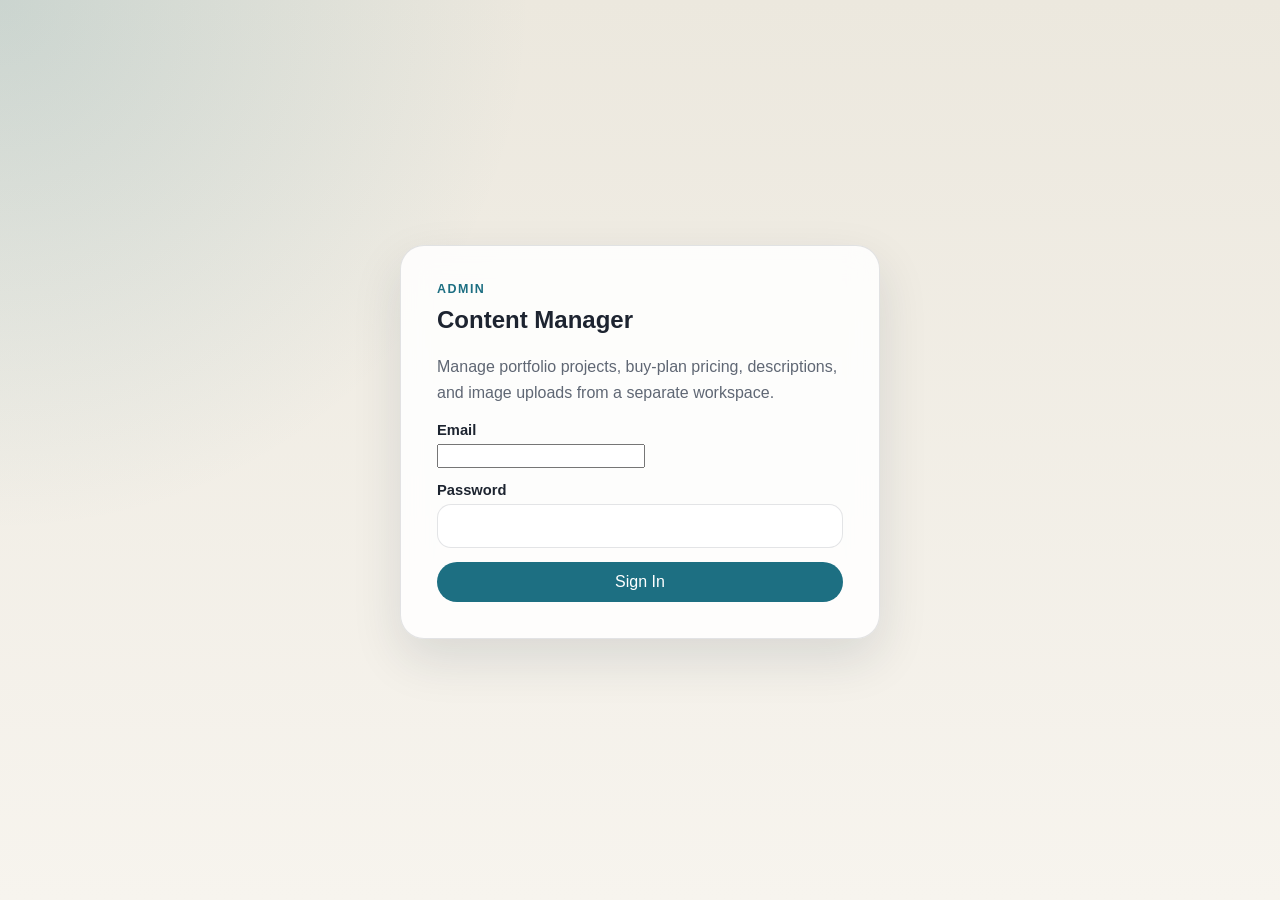
==== admin/index.html @ 41d60b79 "Add browser-based admin content manager" ====
<!doctype html>
<html lang="en">
  <head>
    <meta charset="utf-8" />
    <meta name="viewport" content="width=device-width, initial-scale=1" />
    <title>Admin | Tri-EcoTeq Architects</title>
    <link rel="stylesheet" href="styles.css" />
  </head>
  <body>
    <div class="shell">
      <section class="login-panel" id="loginView">
        <div class="login-card">
          <p class="eyebrow">Admin</p>
          <h1>Content Manager</h1>
          <p class="intro">Manage portfolio projects, buy-plan pricing, descriptions, and image uploads from a separate workspace.</p>
          <form id="loginForm" class="stack">
            <label>
              <span>Email</span>
              <input type="email" id="loginUsername" autocomplete="username" required />
            </label>
            <label>
              <span>Password</span>
              <input type="password" id="loginPassword" autocomplete="current-password" required />
            </label>
            <button type="submit" class="primary">Sign In</button>
          </form>
        </div>
      </section>

      <section class="dashboard hidden" id="dashboardView">
        <header class="topbar">
          <div>
            <p class="eyebrow">Tri-EcoTeq Architects</p>
            <h1>Admin Dashboard</h1>
          </div>
          <div class="topbar-actions">
            <a class="ghost" href="../portfolio.html">View Portfolio</a>
            <a class="ghost" href="../buy-plan.html">View Buy Plan</a>
            <button type="button" class="ghost" id="logoutBtn">Logout</button>
          </div>
        </header>

        <section class="stats" id="statsPanel"></section>

        <section class="toolbar">
          <div class="tab-row">
            <button type="button" class="tab is-active" data-tab-target="portfolioTab">Portfolio</button>
            <button type="button" class="tab" data-tab-target="plansTab">Buy Plans</button>
            <button type="button" class="tab" data-tab-target="settingsTab">Settings</button>
          </div>
          <div class="toolbar-actions">
            <button type="button" class="ghost" id="exportBtn">Export Data</button>
            <label class="ghost upload-label">
              <input type="file" id="importFile" accept="application/json" hidden />
              Import Data
            </label>
            <button type="button" class="danger" id="resetBtn">Reset Defaults</button>
          </div>
        </section>

        <section class="tab-panel is-active" id="portfolioTab">
          <div class="panel-grid">
            <article class="panel">
              <div class="panel-head">
                <h2>Portfolio Editor</h2>
                <button type="button" class="ghost small" id="newProjectBtn">New Project</button>
              </div>
              <form id="projectForm" class="stack">
                <input type="hidden" id="projectOriginalId" />
                <label>
                  <span>Project ID</span>
                  <input type="text" id="projectId" placeholder="portfolio-2026-01" required />
                </label>
                <label>
                  <span>Title</span>
                  <input type="text" id="projectTitle" required />
                </label>
                <label>
                  <span>Category</span>
                  <input type="text" id="projectCategory" placeholder="Residential" required />
                </label>
                <div class="split">
                  <label>
                    <span>Year</span>
                    <input type="text" id="projectYear" placeholder="2026" required />
                  </label>
                  <label>
                    <span>Location</span>
                    <input type="text" id="projectLocation" placeholder="Nairobi, Kenya" required />
                  </label>
                </div>
                <label>
                  <span>Description</span>
                  <textarea id="projectDescription" rows="4" required></textarea>
                </label>
                <label>
                  <span>Price Label</span>
                  <input type="text" id="projectPriceLabel" placeholder="Optional: From KES 12M" />
                </label>
                <label>
                  <span>Image Path Or Data URL</span>
                  <input type="text" id="projectImage" placeholder="admin/portfolio-library/example.jpg" />
                </label>
                <label>
                  <span>Upload Image</span>
                  <input type="file" id="projectImageFile" accept="image/*" />
                </label>
                <p class="hint">Portfolio image copies are available in <code>admin/portfolio-library/</code>.</p>
                <div class="form-actions">
                  <button type="submit" class="primary">Save Project</button>
                  <button type="button" class="ghost" id="clearProjectFormBtn">Clear</button>
                </div>
              </form>
            </article>

            <article class="panel">
              <div class="panel-head">
                <h2>Portfolio Items</h2>
                <p class="panel-note">Edits here update the public portfolio page on this browser.</p>
              </div>
              <div class="list-panel" id="projectList"></div>
            </article>
          </div>
        </section>

        <section class="tab-panel" id="plansTab">
          <div class="panel-grid">
            <article class="panel">
              <div class="panel-head">
                <h2>Buy Plan Editor</h2>
                <button type="button" class="ghost small" id="newPlanBtn">New Plan</button>
              </div>
              <form id="planForm" class="stack">
                <input type="hidden" id="planOriginalId" />
                <div class="split">
                  <label>
                    <span>Plan ID</span>
                    <input type="text" id="planId" placeholder="Proj-2026-001" required />
                  </label>
                  <label>
                    <span>Title</span>
                    <input type="text" id="planTitle" required />
                  </label>
                </div>
                <label>
                  <span>Description</span>
                  <textarea id="planDescription" rows="4" required></textarea>
                </label>
                <div class="triple">
                  <label>
                    <span>Current Price (USD)</span>
                    <input type="number" id="planCurrentPrice" min="0" step="0.01" required />
                  </label>
                  <label>
                    <span>Old Price (USD)</span>
                    <input type="number" id="planOldPrice" min="0" step="0.01" />
                  </label>
                  <label class="checkbox">
                    <span>Special Offer</span>
                    <input type="checkbox" id="planOffer" />
                  </label>
                </div>
                <label>
                  <span>Image Paths Or Data URLs</span>
                  <textarea id="planImages" rows="5" placeholder="One image path or data URL per line"></textarea>
                </label>
                <label>
                  <span>Upload Images</span>
                  <input type="file" id="planImageFiles" accept="image/*" multiple />
                </label>
                <div class="form-actions">
                  <button type="submit" class="primary">Save Plan</button>
                  <button type="button" class="ghost" id="clearPlanFormBtn">Clear</button>
                </div>
              </form>
            </article>

            <article class="panel">
              <div class="panel-head">
                <h2>Buy Plans</h2>
                <p class="panel-note">Pricing and images here feed the public buy-plan page.</p>
              </div>
              <div class="list-panel" id="planList"></div>
            </article>
          </div>
        </section>

        <section class="tab-panel" id="settingsTab">
          <div class="panel-grid single">
            <article class="panel">
              <div class="panel-head">
                <h2>Admin Access</h2>
                <p class="panel-note">This login is browser-based. Change it after first use.</p>
              </div>
              <form id="credentialsForm" class="stack narrow">
                <label>
                  <span>Primary Admin Email</span>
                  <input type="email" id="adminUsername" required />
                </label>
                <label>
                  <span>Password</span>
                  <input type="password" id="adminPassword" required />
                </label>
                <button type="submit" class="primary">Update Login</button>
              </form>
              <p class="warning">This admin panel stores content and credentials in local browser storage. It is suitable for local management, not for production-grade secure hosting.</p>
            </article>
          </div>
        </section>
      </section>
    </div>

    <div class="status" id="statusMessage" aria-live="polite"></div>

    <script src="../assets/content-store.js"></script>
    <script src="app.js"></script>
  </body>
</html>
---- admin/styles.css ----
:root {
  --bg: #f2efe8;
  --panel: rgba(255, 255, 255, 0.86);
  --panel-strong: #ffffff;
  --text: #1d2430;
  --muted: #5f6774;
  --accent: #1d6f82;
  --accent-strong: #134c58;
  --line: rgba(29, 36, 48, 0.12);
  --danger: #ad4332;
  --shadow: 0 20px 50px rgba(28, 41, 56, 0.12);
}

* {
  box-sizing: border-box;
}

body {
  margin: 0;
  font-family: "Segoe UI", Arial, sans-serif;
  color: var(--text);
  background:
    radial-gradient(circle at top left, rgba(29, 111, 130, 0.16), transparent 34%),
    linear-gradient(180deg, #ece8de 0%, #f7f4ee 100%);
}

body.is-guest .dashboard,
body.is-authenticated .login-panel {
  display: none !important;
}

body.is-authenticated .dashboard {
  display: block;
}

body.is-guest .login-panel {
  display: grid;
}

button,
input,
textarea,
a {
  font: inherit;
}

.shell {
  width: min(1220px, 92vw);
  margin: 0 auto;
  padding: 32px 0 48px;
}

.hidden {
  display: none;
}

.login-panel {
  min-height: calc(100vh - 80px);
  display: grid;
  place-items: center;
}

.login-card,
.panel {
  background: var(--panel);
  backdrop-filter: blur(14px);
  border: 1px solid var(--line);
  border-radius: 24px;
  box-shadow: var(--shadow);
}

.login-card {
  width: min(480px, 100%);
  padding: 36px;
}

.eyebrow {
  margin: 0 0 10px;
  text-transform: uppercase;
  letter-spacing: 0.12em;
  font-size: 0.78rem;
  color: var(--accent);
  font-weight: 700;
}

h1,
h2,
h3,
p {
  margin-top: 0;
}

.intro,
.panel-note,
.hint,
.warning {
  color: var(--muted);
  line-height: 1.6;
}

.topbar,
.toolbar,
.panel-head,
.form-actions,
.topbar-actions,
.tab-row,
.toolbar-actions {
  display: flex;
  align-items: center;
  gap: 12px;
}

.topbar,
.toolbar,
.panel-head {
  justify-content: space-between;
}

.topbar {
  margin-bottom: 22px;
}

.stats {
  display: grid;
  grid-template-columns: repeat(auto-fit, minmax(180px, 1fr));
  gap: 16px;
  margin-bottom: 22px;
}

.stat-card {
  background: var(--panel-strong);
  border: 1px solid var(--line);
  border-radius: 18px;
  padding: 18px;
  box-shadow: 0 12px 28px rgba(28, 41, 56, 0.08);
}

.stat-card strong {
  display: block;
  font-size: 1.8rem;
  margin-top: 8px;
}

.toolbar {
  margin-bottom: 18px;
  flex-wrap: wrap;
}

.tab,
.ghost,
.danger,
.primary {
  border: 0;
  border-radius: 999px;
  padding: 11px 16px;
  cursor: pointer;
  text-decoration: none;
  transition: transform 0.18s ease, opacity 0.18s ease, background-color 0.18s ease;
}

.tab:hover,
.ghost:hover,
.danger:hover,
.primary:hover {
  transform: translateY(-1px);
}

.tab {
  background: rgba(29, 111, 130, 0.08);
  color: var(--accent-strong);
  font-weight: 600;
}

.tab.is-active,
.primary {
  background: var(--accent);
  color: #fff;
}

.ghost {
  background: transparent;
  border: 1px solid var(--line);
  color: var(--text);
}

.danger {
  background: rgba(173, 67, 50, 0.12);
  color: var(--danger);
}

.small {
  padding: 8px 12px;
}

.upload-label {
  display: inline-flex;
  align-items: center;
}

.tab-panel {
  display: none;
}

.tab-panel.is-active {
  display: block;
}

.panel-grid {
  display: grid;
  grid-template-columns: minmax(320px, 420px) minmax(0, 1fr);
  gap: 18px;
}

.panel-grid.single {
  grid-template-columns: minmax(0, 1fr);
}

.panel {
  padding: 22px;
}

.stack {
  display: grid;
  gap: 14px;
}

.narrow {
  max-width: 420px;
}

.split,
.triple {
  display: grid;
  gap: 12px;
}

.split {
  grid-template-columns: repeat(2, minmax(0, 1fr));
}

.triple {
  grid-template-columns: repeat(3, minmax(0, 1fr));
}

label span {
  display: block;
  margin-bottom: 6px;
  font-size: 0.92rem;
  font-weight: 600;
}

input[type="text"],
input[type="password"],
input[type="number"],
input[type="file"],
textarea {
  width: 100%;
  padding: 12px 14px;
  border-radius: 14px;
  border: 1px solid var(--line);
  background: rgba(255, 255, 255, 0.92);
  color: var(--text);
}

textarea {
  resize: vertical;
}

.checkbox {
  display: flex;
  flex-direction: column;
  justify-content: end;
}

.checkbox input {
  width: 22px;
  height: 22px;
}

.list-panel {
  display: grid;
  gap: 14px;
}

.admin-item {
  border: 1px solid var(--line);
  border-radius: 18px;
  background: rgba(255, 255, 255, 0.92);
  padding: 16px;
  display: grid;
  gap: 10px;
}

.admin-item-top,
.admin-item-actions {
  display: flex;
  justify-content: space-between;
  gap: 12px;
  align-items: flex-start;
}

.admin-item-meta {
  display: flex;
  flex-wrap: wrap;
  gap: 8px;
}

.pill {
  display: inline-flex;
  align-items: center;
  padding: 6px 10px;
  border-radius: 999px;
  background: rgba(29, 111, 130, 0.1);
  color: var(--accent-strong);
  font-size: 0.82rem;
  font-weight: 700;
}

.admin-item img {
  width: 100%;
  max-width: 220px;
  height: 130px;
  object-fit: cover;
  border-radius: 14px;
  border: 1px solid var(--line);
}

.status {
  position: fixed;
  right: 18px;
  bottom: 18px;
  min-width: 220px;
  max-width: 360px;
  padding: 14px 16px;
  border-radius: 14px;
  background: rgba(20, 32, 47, 0.94);
  color: #f5fbff;
  opacity: 0;
  transform: translateY(8px);
  pointer-events: none;
  transition: opacity 0.2s ease, transform 0.2s ease;
}

.status.show {
  opacity: 1;
  transform: translateY(0);
}

code {
  background: rgba(29, 111, 130, 0.08);
  padding: 2px 6px;
  border-radius: 6px;
}

@media (max-width: 980px) {
  .panel-grid,
  .panel-grid.single,
  .split,
  .triple {
    grid-template-columns: 1fr;
  }

  .topbar,
  .toolbar,
  .panel-head,
  .toolbar-actions,
  .tab-row {
    flex-direction: column;
    align-items: stretch;
  }
}
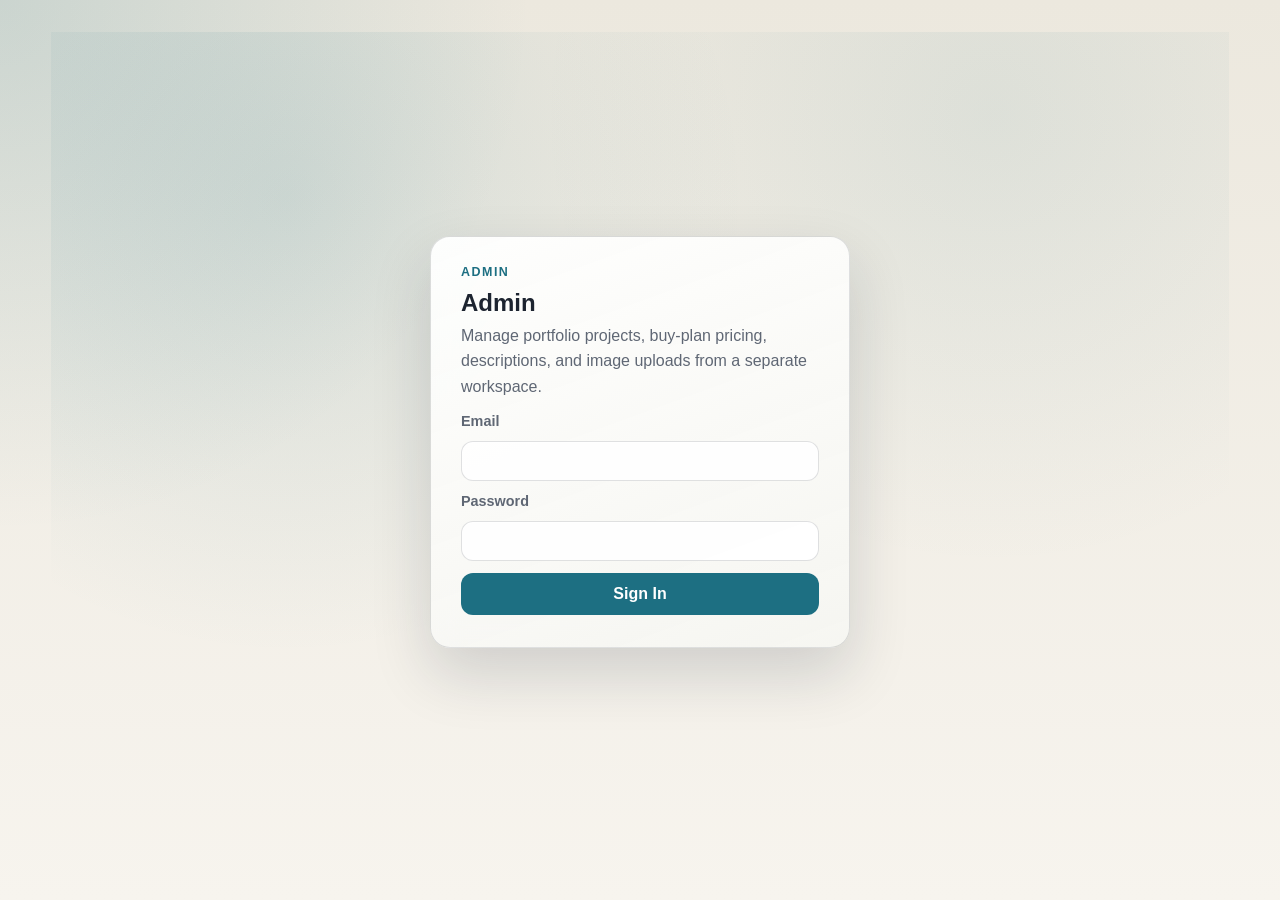
==== commit fda7401d: "Set login title to Admin" ====
--- a/admin/index.html
+++ b/admin/index.html
@@ -4,14 +4,21 @@
     <meta charset="utf-8" />
     <meta name="viewport" content="width=device-width, initial-scale=1" />
     <title>Admin | Tri-EcoTeq Architects</title>
+    <link rel="stylesheet" href="../assets/page-loader.css" />
     <link rel="stylesheet" href="styles.css" />
   </head>
   <body>
+    <div class="page-loader" data-page-loader>
+      <div class="page-loader-shell">
+        <img class="page-loader-logo" src="../assets/brand/Tri-EcoTeq Architects Logo.png" alt="Tri-EcoTeq Architects logo" />
+        <div class="page-loader-cycle" aria-hidden="true"></div>
+      </div>
+    </div>
     <div class="shell">
       <section class="login-panel" id="loginView">
         <div class="login-card">
           <p class="eyebrow">Admin</p>
-          <h1>Content Manager</h1>
+          <h1>Admin</h1>
           <p class="intro">Manage portfolio projects, buy-plan pricing, descriptions, and image uploads from a separate workspace.</p>
           <form id="loginForm" class="stack">
             <label>
@@ -205,6 +212,43 @@
               </form>
               <p class="warning">This admin panel stores content and credentials in local browser storage. It is suitable for local management, not for production-grade secure hosting.</p>
             </article>
+            <article class="panel">
+              <div class="panel-head">
+                <h2>GitHub Publishing</h2>
+                <p class="panel-note">Push Buy Plan uploads and pricing into the <code>cms</code> branch.</p>
+              </div>
+              <form id="gitSettingsForm" class="stack">
+                <div class="split">
+                  <label>
+                    <span>Repo Owner</span>
+                    <input type="text" id="gitRepoOwner" placeholder="Ibkiko" required />
+                  </label>
+                  <label>
+                    <span>Repo Name</span>
+                    <input type="text" id="gitRepoName" placeholder="Tri-EcoTeq-Architects-Website" required />
+                  </label>
+                </div>
+                <div class="split">
+                  <label>
+                    <span>Branch</span>
+                    <input type="text" id="gitBranch" placeholder="cms" required />
+                  </label>
+                  <label class="checkbox">
+                    <span>Auto Publish Buy Plans</span>
+                    <input type="checkbox" id="gitAutoPublish" />
+                  </label>
+                </div>
+                <label>
+                  <span>GitHub Token</span>
+                  <input type="password" id="gitToken" placeholder="GitHub fine-grained token with contents write access" />
+                </label>
+                <div class="form-actions">
+                  <button type="submit" class="primary">Save Git Settings</button>
+                  <button type="button" class="ghost" id="publishPlansBtn">Publish Buy Plans Now</button>
+                </div>
+              </form>
+              <p class="hint">Use a GitHub token with write access to repository contents. Uploaded Buy Plan images will be committed to <code>Images/Buy-Plan/</code> and plan data to <code>content/buy-plans.json</code>.</p>
+            </article>
           </div>
         </section>
       </section>
@@ -212,6 +256,7 @@
 
     <div class="status" id="statusMessage" aria-live="polite"></div>
 
+    <script src="../assets/page-loader.js"></script>
     <script src="../assets/content-store.js"></script>
     <script src="app.js"></script>
   </body>
--- a/assets/page-loader.css
+++ b/assets/page-loader.css
@@ -0,0 +1,56 @@
+.page-loader {
+  position: fixed;
+  inset: 0;
+  z-index: 9999;
+  display: flex;
+  align-items: center;
+  justify-content: center;
+  background: rgba(242, 246, 250, 0.96);
+  opacity: 1;
+  visibility: visible;
+  transition: opacity 0.28s ease, visibility 0.28s ease;
+}
+
+body[data-theme="dark"] .page-loader {
+  background: rgba(12, 19, 28, 0.96);
+}
+
+.page-loader.is-hidden {
+  opacity: 0;
+  visibility: hidden;
+  pointer-events: none;
+}
+
+.page-loader-shell {
+  display: grid;
+  justify-items: center;
+  gap: 18px;
+}
+
+.page-loader-logo {
+  width: min(140px, 32vw);
+  height: auto;
+  display: block;
+  object-fit: contain;
+  filter: drop-shadow(0 12px 26px rgba(20, 34, 48, 0.16));
+}
+
+.page-loader-cycle {
+  width: 44px;
+  height: 44px;
+  border-radius: 50%;
+  border: 3px solid rgba(31, 111, 139, 0.18);
+  border-top-color: #1f6f8b;
+  animation: page-loader-spin 0.85s linear infinite;
+}
+
+body[data-theme="dark"] .page-loader-cycle {
+  border-color: rgba(142, 213, 236, 0.18);
+  border-top-color: #8ed5ec;
+}
+
+@keyframes page-loader-spin {
+  to {
+    transform: rotate(360deg);
+  }
+}
--- a/admin/styles.css
+++ b/admin/styles.css
@@ -58,6 +58,9 @@
   min-height: calc(100vh - 80px);
   display: grid;
   place-items: center;
+  padding: 28px;
+  background: radial-gradient(circle at 20% 20%, rgba(29, 111, 130, 0.12), transparent 40%),
+    radial-gradient(circle at 80% 10%, rgba(29, 111, 130, 0.08), transparent 38%);
 }
 
 .login-card,
@@ -70,8 +73,12 @@
 }
 
 .login-card {
-  width: min(480px, 100%);
-  padding: 36px;
+  width: min(420px, 92vw);
+  padding: 28px 30px 32px;
+  border-radius: 20px;
+  box-shadow: 0 26px 60px rgba(20, 32, 47, 0.16);
+  background: linear-gradient(160deg, rgba(255, 255, 255, 0.94), rgba(246, 246, 242, 0.9));
+  border: 1px solid rgba(29, 36, 48, 0.14);
 }
 
 .eyebrow {
@@ -88,6 +95,45 @@
 h3,
 p {
   margin-top: 0;
+}
+
+.login-card h1 {
+  margin-bottom: 6px;
+}
+
+.login-card .intro {
+  margin-bottom: 14px;
+}
+
+.login-card .stack {
+  gap: 12px;
+}
+
+.login-card label {
+  display: grid;
+  gap: 6px;
+}
+
+.login-card label span {
+  font-size: 0.9rem;
+  color: var(--muted);
+}
+
+.login-card input[type="email"],
+.login-card input[type="password"] {
+  width: 100%;
+  padding: 10px 12px;
+  border-radius: 12px;
+  border: 1px solid rgba(29, 36, 48, 0.14);
+  background: rgba(255, 255, 255, 0.96);
+  box-shadow: inset 0 1px 0 rgba(255, 255, 255, 0.6);
+}
+
+.login-card button.primary {
+  width: 100%;
+  padding: 12px;
+  border-radius: 12px;
+  font-weight: 700;
 }
 
 .intro,
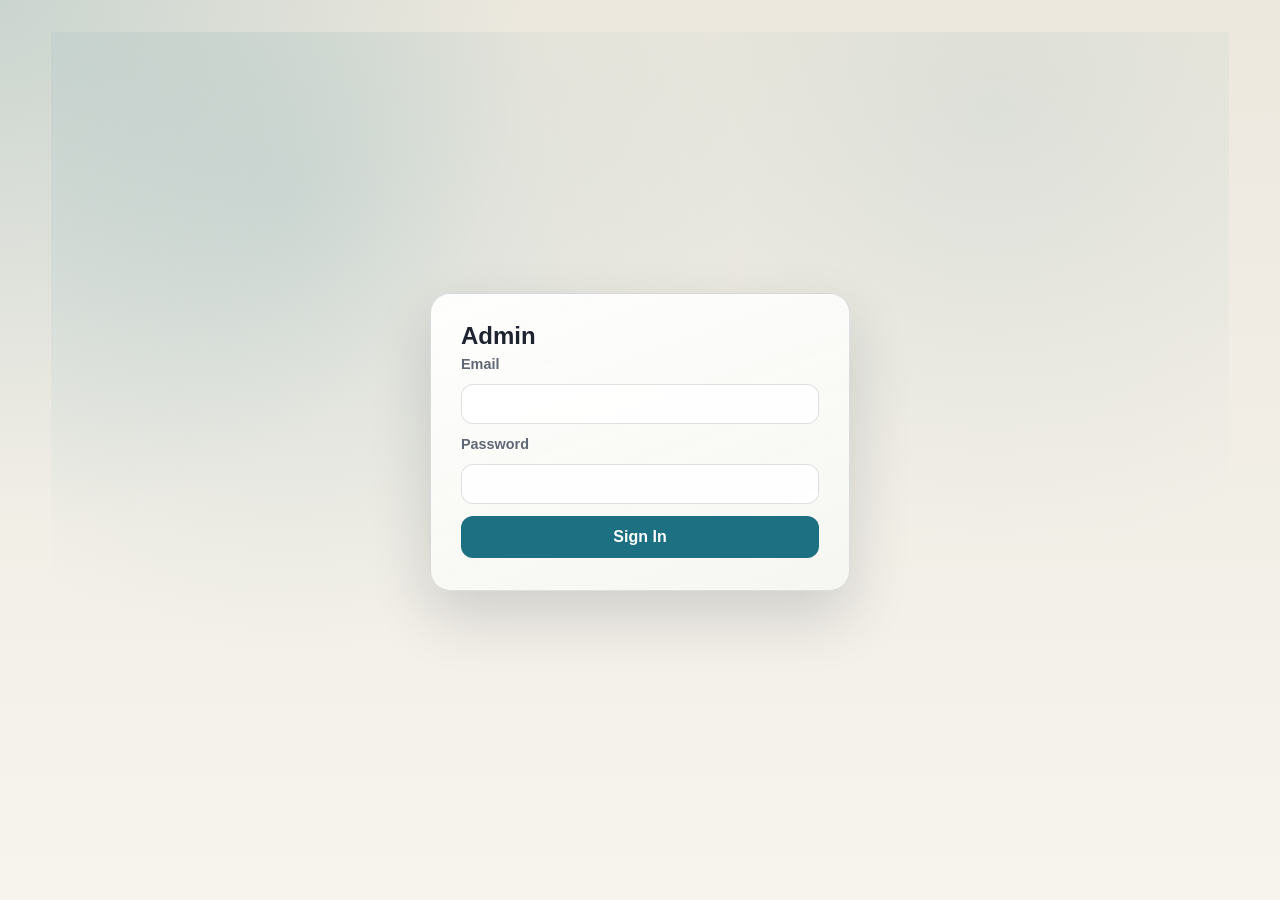
==== commit e2b67fb9: "Simplify admin login card text" ====
--- a/admin/index.html
+++ b/admin/index.html
@@ -17,9 +17,7 @@
     <div class="shell">
       <section class="login-panel" id="loginView">
         <div class="login-card">
-          <p class="eyebrow">Admin</p>
           <h1>Admin</h1>
-          <p class="intro">Manage portfolio projects, buy-plan pricing, descriptions, and image uploads from a separate workspace.</p>
           <form id="loginForm" class="stack">
             <label>
               <span>Email</span>
--- a/admin/styles.css
+++ b/admin/styles.css
@@ -79,15 +79,6 @@
   box-shadow: 0 26px 60px rgba(20, 32, 47, 0.16);
   background: linear-gradient(160deg, rgba(255, 255, 255, 0.94), rgba(246, 246, 242, 0.9));
   border: 1px solid rgba(29, 36, 48, 0.14);
-}
-
-.eyebrow {
-  margin: 0 0 10px;
-  text-transform: uppercase;
-  letter-spacing: 0.12em;
-  font-size: 0.78rem;
-  color: var(--accent);
-  font-weight: 700;
 }
 
 h1,
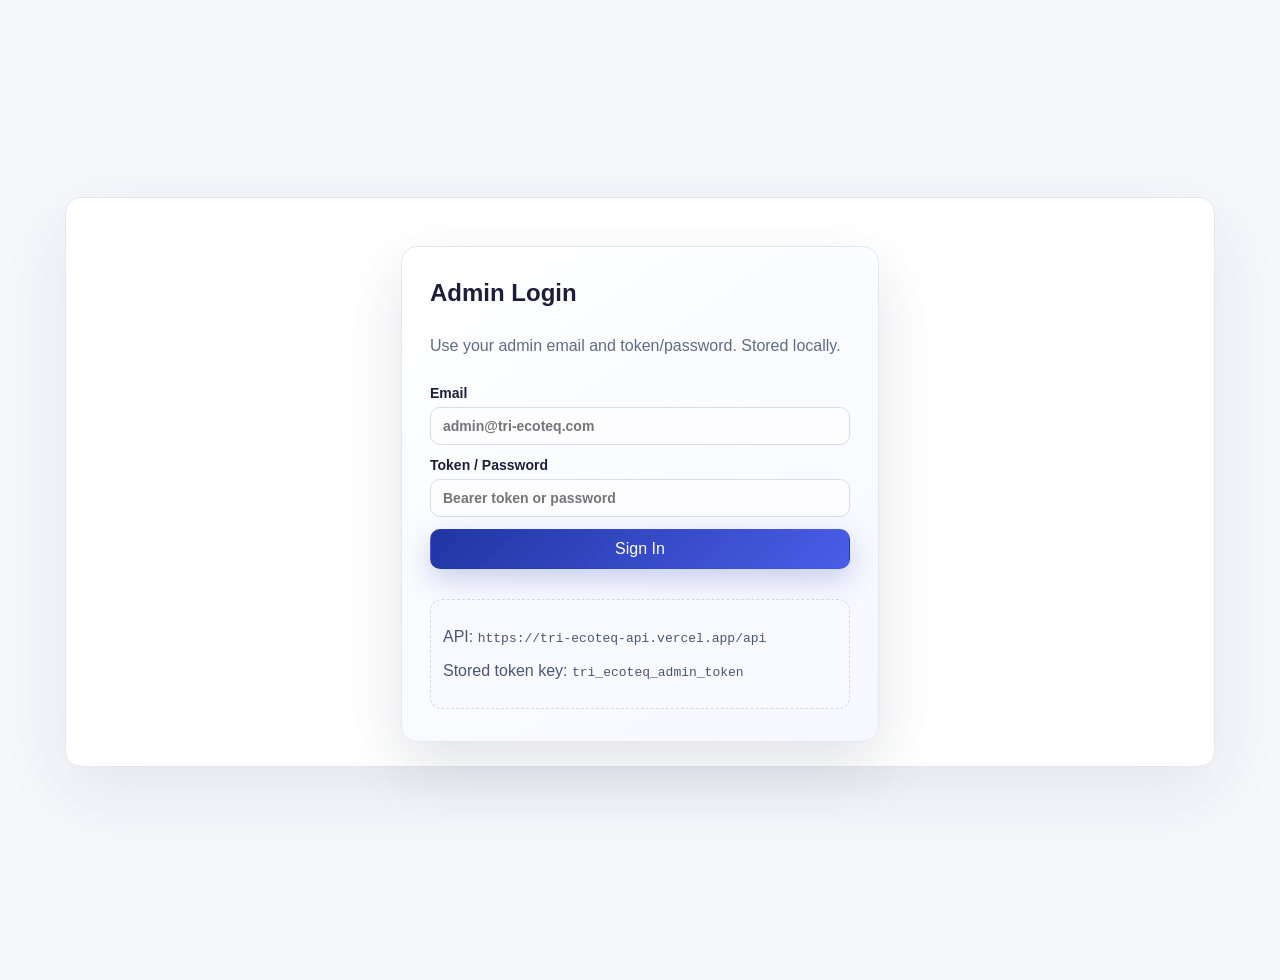
==== commit 35de7542: "Restore admin login gate and add site links" ====
--- a/admin/index.html
+++ b/admin/index.html
@@ -1,261 +1,93 @@
-<!doctype html>
+<!DOCTYPE html>
 <html lang="en">
-  <head>
-    <meta charset="utf-8" />
-    <meta name="viewport" content="width=device-width, initial-scale=1" />
-    <title>Admin | Tri-EcoTeq Architects</title>
-    <link rel="stylesheet" href="../assets/page-loader.css" />
-    <link rel="stylesheet" href="styles.css" />
-  </head>
-  <body>
-    <div class="page-loader" data-page-loader>
-      <div class="page-loader-shell">
-        <img class="page-loader-logo" src="../assets/brand/Tri-EcoTeq Architects Logo.png" alt="Tri-EcoTeq Architects logo" />
-        <div class="page-loader-cycle" aria-hidden="true"></div>
+<head>
+  <meta charset="UTF-8">
+  <meta name="viewport" content="width=device-width, initial-scale=1.0">
+  <title>Admin Dashboard | Projects</title>
+  <link rel="stylesheet" href="styles.css">
+</head>
+<body class="is-guest">
+  <main class="shell">
+    <section id="login-view" class="auth-view">
+      <div class="login-card">
+        <h1>Admin Login</h1>
+        <p class="muted">Use your admin email and token/password. Stored locally.</p>
+        <form id="login-form" class="stack">
+          <label>
+            Email
+            <input name="email" type="email" autocomplete="username" placeholder="admin@tri-ecoteq.com" required>
+          </label>
+          <label>
+            Token / Password
+            <input name="token" type="password" autocomplete="current-password" placeholder="Bearer token or password" required>
+          </label>
+          <button type="submit" class="primary">Sign In</button>
+        </form>
+        <div class="hint">
+          <p>API: <code>https://tri-ecoteq-api.vercel.app/api</code></p>
+          <p>Stored token key: <code>tri_ecoteq_admin_token</code></p>
+        </div>
       </div>
-    </div>
-    <div class="shell">
-      <section class="login-panel" id="loginView">
-        <div class="login-card">
-          <h1>Admin</h1>
-          <form id="loginForm" class="stack">
-            <label>
-              <span>Email</span>
-              <input type="email" id="loginUsername" autocomplete="username" required />
-            </label>
-            <label>
-              <span>Password</span>
-              <input type="password" id="loginPassword" autocomplete="current-password" required />
-            </label>
-            <button type="submit" class="primary">Sign In</button>
-          </form>
+    </section>
+
+    <section id="dashboard-view" class="auth-view hidden">
+      <header class="topbar">
+        <div>
+          <p class="eyebrow">Tri-EcoTeq Architects</p>
+          <h1>Projects Admin</h1>
         </div>
+        <div class="topbar-actions">
+          <a class="ghost" href="../index.html">Main Site</a>
+          <a class="ghost" href="../portfolio.html">Portfolio</a>
+          <a class="ghost" href="../buy-plan.html">Buy Plan</a>
+          <button type="button" class="ghost" data-logout>Logout</button>
+        </div>
+      </header>
+
+      <div class="status-row">
+        <div data-status>Ready.</div>
+        <div class="muted tiny">API: <code>https://tri-ecoteq-api.vercel.app/api</code></div>
+      </div>
+
+      <section>
+        <form id="project-form" autocomplete="off">
+          <label>
+            Name
+            <input name="name" type="text" placeholder="New project name" required>
+          </label>
+          <label>
+            Description
+            <textarea name="description" placeholder="Short description" required></textarea>
+          </label>
+          <label>
+            Image URL
+            <input name="imageUrl" type="url" placeholder="https://..." >
+          </label>
+          <label>
+            Status
+            <select name="status">
+              <option value="draft">Draft</option>
+              <option value="published" selected>Published</option>
+              <option value="archived">Archived</option>
+            </select>
+          </label>
+          <div class="actions">
+            <button type="submit" class="primary" data-submit>Create Project</button>
+            <button type="button" class="secondary" data-reset style="display:none;">Cancel edit</button>
+          </div>
+        </form>
       </section>
 
-      <section class="dashboard hidden" id="dashboardView">
-        <header class="topbar">
-          <div>
-            <p class="eyebrow">Tri-EcoTeq Architects</p>
-            <h1>Admin Dashboard</h1>
-          </div>
-          <div class="topbar-actions">
-            <a class="ghost" href="../portfolio.html">View Portfolio</a>
-            <a class="ghost" href="../buy-plan.html">View Buy Plan</a>
-            <button type="button" class="ghost" id="logoutBtn">Logout</button>
-          </div>
-        </header>
+      <section>
+        <h2>Projects</h2>
+        <ul data-project-list></ul>
+      </section>
+    </section>
 
-        <section class="stats" id="statsPanel"></section>
-
-        <section class="toolbar">
-          <div class="tab-row">
-            <button type="button" class="tab is-active" data-tab-target="portfolioTab">Portfolio</button>
-            <button type="button" class="tab" data-tab-target="plansTab">Buy Plans</button>
-            <button type="button" class="tab" data-tab-target="settingsTab">Settings</button>
-          </div>
-          <div class="toolbar-actions">
-            <button type="button" class="ghost" id="exportBtn">Export Data</button>
-            <label class="ghost upload-label">
-              <input type="file" id="importFile" accept="application/json" hidden />
-              Import Data
-            </label>
-            <button type="button" class="danger" id="resetBtn">Reset Defaults</button>
-          </div>
-        </section>
-
-        <section class="tab-panel is-active" id="portfolioTab">
-          <div class="panel-grid">
-            <article class="panel">
-              <div class="panel-head">
-                <h2>Portfolio Editor</h2>
-                <button type="button" class="ghost small" id="newProjectBtn">New Project</button>
-              </div>
-              <form id="projectForm" class="stack">
-                <input type="hidden" id="projectOriginalId" />
-                <label>
-                  <span>Project ID</span>
-                  <input type="text" id="projectId" placeholder="portfolio-2026-01" required />
-                </label>
-                <label>
-                  <span>Title</span>
-                  <input type="text" id="projectTitle" required />
-                </label>
-                <label>
-                  <span>Category</span>
-                  <input type="text" id="projectCategory" placeholder="Residential" required />
-                </label>
-                <div class="split">
-                  <label>
-                    <span>Year</span>
-                    <input type="text" id="projectYear" placeholder="2026" required />
-                  </label>
-                  <label>
-                    <span>Location</span>
-                    <input type="text" id="projectLocation" placeholder="Nairobi, Kenya" required />
-                  </label>
-                </div>
-                <label>
-                  <span>Description</span>
-                  <textarea id="projectDescription" rows="4" required></textarea>
-                </label>
-                <label>
-                  <span>Price Label</span>
-                  <input type="text" id="projectPriceLabel" placeholder="Optional: From KES 12M" />
-                </label>
-                <label>
-                  <span>Image Path Or Data URL</span>
-                  <input type="text" id="projectImage" placeholder="admin/portfolio-library/example.jpg" />
-                </label>
-                <label>
-                  <span>Upload Image</span>
-                  <input type="file" id="projectImageFile" accept="image/*" />
-                </label>
-                <p class="hint">Portfolio image copies are available in <code>admin/portfolio-library/</code>.</p>
-                <div class="form-actions">
-                  <button type="submit" class="primary">Save Project</button>
-                  <button type="button" class="ghost" id="clearProjectFormBtn">Clear</button>
-                </div>
-              </form>
-            </article>
-
-            <article class="panel">
-              <div class="panel-head">
-                <h2>Portfolio Items</h2>
-                <p class="panel-note">Edits here update the public portfolio page on this browser.</p>
-              </div>
-              <div class="list-panel" id="projectList"></div>
-            </article>
-          </div>
-        </section>
-
-        <section class="tab-panel" id="plansTab">
-          <div class="panel-grid">
-            <article class="panel">
-              <div class="panel-head">
-                <h2>Buy Plan Editor</h2>
-                <button type="button" class="ghost small" id="newPlanBtn">New Plan</button>
-              </div>
-              <form id="planForm" class="stack">
-                <input type="hidden" id="planOriginalId" />
-                <div class="split">
-                  <label>
-                    <span>Plan ID</span>
-                    <input type="text" id="planId" placeholder="Proj-2026-001" required />
-                  </label>
-                  <label>
-                    <span>Title</span>
-                    <input type="text" id="planTitle" required />
-                  </label>
-                </div>
-                <label>
-                  <span>Description</span>
-                  <textarea id="planDescription" rows="4" required></textarea>
-                </label>
-                <div class="triple">
-                  <label>
-                    <span>Current Price (USD)</span>
-                    <input type="number" id="planCurrentPrice" min="0" step="0.01" required />
-                  </label>
-                  <label>
-                    <span>Old Price (USD)</span>
-                    <input type="number" id="planOldPrice" min="0" step="0.01" />
-                  </label>
-                  <label class="checkbox">
-                    <span>Special Offer</span>
-                    <input type="checkbox" id="planOffer" />
-                  </label>
-                </div>
-                <label>
-                  <span>Image Paths Or Data URLs</span>
-                  <textarea id="planImages" rows="5" placeholder="One image path or data URL per line"></textarea>
-                </label>
-                <label>
-                  <span>Upload Images</span>
-                  <input type="file" id="planImageFiles" accept="image/*" multiple />
-                </label>
-                <div class="form-actions">
-                  <button type="submit" class="primary">Save Plan</button>
-                  <button type="button" class="ghost" id="clearPlanFormBtn">Clear</button>
-                </div>
-              </form>
-            </article>
-
-            <article class="panel">
-              <div class="panel-head">
-                <h2>Buy Plans</h2>
-                <p class="panel-note">Pricing and images here feed the public buy-plan page.</p>
-              </div>
-              <div class="list-panel" id="planList"></div>
-            </article>
-          </div>
-        </section>
-
-        <section class="tab-panel" id="settingsTab">
-          <div class="panel-grid single">
-            <article class="panel">
-              <div class="panel-head">
-                <h2>Admin Access</h2>
-                <p class="panel-note">This login is browser-based. Change it after first use.</p>
-              </div>
-              <form id="credentialsForm" class="stack narrow">
-                <label>
-                  <span>Primary Admin Email</span>
-                  <input type="email" id="adminUsername" required />
-                </label>
-                <label>
-                  <span>Password</span>
-                  <input type="password" id="adminPassword" required />
-                </label>
-                <button type="submit" class="primary">Update Login</button>
-              </form>
-              <p class="warning">This admin panel stores content and credentials in local browser storage. It is suitable for local management, not for production-grade secure hosting.</p>
-            </article>
-            <article class="panel">
-              <div class="panel-head">
-                <h2>GitHub Publishing</h2>
-                <p class="panel-note">Push Buy Plan uploads and pricing into the <code>cms</code> branch.</p>
-              </div>
-              <form id="gitSettingsForm" class="stack">
-                <div class="split">
-                  <label>
-                    <span>Repo Owner</span>
-                    <input type="text" id="gitRepoOwner" placeholder="Ibkiko" required />
-                  </label>
-                  <label>
-                    <span>Repo Name</span>
-                    <input type="text" id="gitRepoName" placeholder="Tri-EcoTeq-Architects-Website" required />
-                  </label>
-                </div>
-                <div class="split">
-                  <label>
-                    <span>Branch</span>
-                    <input type="text" id="gitBranch" placeholder="cms" required />
-                  </label>
-                  <label class="checkbox">
-                    <span>Auto Publish Buy Plans</span>
-                    <input type="checkbox" id="gitAutoPublish" />
-                  </label>
-                </div>
-                <label>
-                  <span>GitHub Token</span>
-                  <input type="password" id="gitToken" placeholder="GitHub fine-grained token with contents write access" />
-                </label>
-                <div class="form-actions">
-                  <button type="submit" class="primary">Save Git Settings</button>
-                  <button type="button" class="ghost" id="publishPlansBtn">Publish Buy Plans Now</button>
-                </div>
-              </form>
-              <p class="hint">Use a GitHub token with write access to repository contents. Uploaded Buy Plan images will be committed to <code>Images/Buy-Plan/</code> and plan data to <code>content/buy-plans.json</code>.</p>
-            </article>
-          </div>
-        </section>
-      </section>
-    </div>
-
-    <div class="status" id="statusMessage" aria-live="polite"></div>
-
-    <script src="../assets/page-loader.js"></script>
-    <script src="../assets/content-store.js"></script>
+    <!-- Copy config.example.js to config.js and keep it private -->
+    <script src="config.js"></script>
+    <script src="api.js"></script>
     <script src="app.js"></script>
-  </body>
+  </main>
+</body>
 </html>
--- a/admin/styles.css
+++ b/admin/styles.css
@@ -1,408 +1,261 @@
 :root {
-  --bg: #f2efe8;
-  --panel: rgba(255, 255, 255, 0.86);
-  --panel-strong: #ffffff;
-  --text: #1d2430;
-  --muted: #5f6774;
-  --accent: #1d6f82;
-  --accent-strong: #134c58;
-  --line: rgba(29, 36, 48, 0.12);
-  --danger: #ad4332;
-  --shadow: 0 20px 50px rgba(28, 41, 56, 0.12);
-}
-
-* {
-  box-sizing: border-box;
+  color-scheme: light;
+  font-family: "Segoe UI", Arial, sans-serif;
+  background: #f6f7fb;
 }
 
 body {
   margin: 0;
-  font-family: "Segoe UI", Arial, sans-serif;
-  color: var(--text);
-  background:
-    radial-gradient(circle at top left, rgba(29, 111, 130, 0.16), transparent 34%),
-    linear-gradient(180deg, #ece8de 0%, #f7f4ee 100%);
-}
-
-body.is-guest .dashboard,
-body.is-authenticated .login-panel {
-  display: none !important;
-}
-
-body.is-authenticated .dashboard {
-  display: block;
-}
-
-body.is-guest .login-panel {
-  display: grid;
-}
-
-button,
+  min-height: 100vh;
+  display: grid;
+  place-items: center;
+  padding: 32px 16px 48px;
+  color: #1b1f3b;
+}
+
+.shell {
+  width: min(1100px, 100%);
+  background: #fff;
+  border: 1px solid #e3e7ef;
+  border-radius: 16px;
+  padding: 24px;
+  box-shadow: 0 24px 70px rgba(17, 36, 94, 0.08);
+}
+
+.topbar {
+  display: flex;
+  align-items: center;
+  justify-content: space-between;
+  gap: 12px;
+  margin-bottom: 20px;
+}
+
+h1 {
+  margin: 0;
+  font-size: 24px;
+}
+
+[data-status] {
+  font-size: 14px;
+  padding: 8px 12px;
+  border-radius: 10px;
+  background: #eef2ff;
+  color: #1f2a6b;
+}
+
+[data-status][data-tone="error"] {
+  background: #ffecec;
+  color: #8a1026;
+}
+
+header .muted,
+.tiny {
+  font-size: 12px;
+  color: #6b7693;
+}
+
+.status-row {
+  display: flex;
+  justify-content: space-between;
+  align-items: center;
+  gap: 12px;
+  margin-bottom: 12px;
+}
+
+.topbar-actions {
+  display: flex;
+  gap: 10px;
+  flex-wrap: wrap;
+}
+
+body.is-guest #dashboard-view {
+  display: none;
+}
+
+body.is-authenticated #login-view {
+  display: none;
+}
+
+.auth-view.hidden {
+  display: none;
+}
+
+section {
+  margin-top: 24px;
+}
+
+form {
+  display: grid;
+  grid-template-columns: repeat(auto-fit, minmax(240px, 1fr));
+  gap: 16px;
+  align-items: end;
+  margin-bottom: 16px;
+}
+
+label {
+  display: grid;
+  gap: 6px;
+  font-weight: 600;
+  font-size: 14px;
+}
+
 input,
 textarea,
-a {
+select,
+button {
   font: inherit;
 }
 
-.shell {
-  width: min(1220px, 92vw);
-  margin: 0 auto;
-  padding: 32px 0 48px;
-}
-
-.hidden {
-  display: none;
-}
-
-.login-panel {
-  min-height: calc(100vh - 80px);
-  display: grid;
-  place-items: center;
-  padding: 28px;
-  background: radial-gradient(circle at 20% 20%, rgba(29, 111, 130, 0.12), transparent 40%),
-    radial-gradient(circle at 80% 10%, rgba(29, 111, 130, 0.08), transparent 38%);
-}
-
-.login-card,
-.panel {
-  background: var(--panel);
-  backdrop-filter: blur(14px);
-  border: 1px solid var(--line);
-  border-radius: 24px;
-  box-shadow: var(--shadow);
-}
-
-.login-card {
-  width: min(420px, 92vw);
-  padding: 28px 30px 32px;
-  border-radius: 20px;
-  box-shadow: 0 26px 60px rgba(20, 32, 47, 0.16);
-  background: linear-gradient(160deg, rgba(255, 255, 255, 0.94), rgba(246, 246, 242, 0.9));
-  border: 1px solid rgba(29, 36, 48, 0.14);
-}
-
-h1,
-h2,
-h3,
-p {
-  margin-top: 0;
-}
-
-.login-card h1 {
-  margin-bottom: 6px;
-}
-
-.login-card .intro {
-  margin-bottom: 14px;
-}
-
-.login-card .stack {
-  gap: 12px;
-}
-
-.login-card label {
-  display: grid;
-  gap: 6px;
-}
-
-.login-card label span {
-  font-size: 0.9rem;
-  color: var(--muted);
-}
-
-.login-card input[type="email"],
-.login-card input[type="password"] {
-  width: 100%;
+input,
+textarea,
+select {
   padding: 10px 12px;
-  border-radius: 12px;
-  border: 1px solid rgba(29, 36, 48, 0.14);
-  background: rgba(255, 255, 255, 0.96);
-  box-shadow: inset 0 1px 0 rgba(255, 255, 255, 0.6);
-}
-
-.login-card button.primary {
-  width: 100%;
-  padding: 12px;
-  border-radius: 12px;
-  font-weight: 700;
-}
-
-.intro,
-.panel-note,
-.hint,
-.warning {
-  color: var(--muted);
-  line-height: 1.6;
-}
-
-.topbar,
-.toolbar,
-.panel-head,
-.form-actions,
-.topbar-actions,
-.tab-row,
-.toolbar-actions {
-  display: flex;
-  align-items: center;
-  gap: 12px;
-}
-
-.topbar,
-.toolbar,
-.panel-head {
-  justify-content: space-between;
-}
-
-.topbar {
-  margin-bottom: 22px;
-}
-
-.stats {
-  display: grid;
-  grid-template-columns: repeat(auto-fit, minmax(180px, 1fr));
-  gap: 16px;
-  margin-bottom: 22px;
-}
-
-.stat-card {
-  background: var(--panel-strong);
-  border: 1px solid var(--line);
-  border-radius: 18px;
-  padding: 18px;
-  box-shadow: 0 12px 28px rgba(28, 41, 56, 0.08);
-}
-
-.stat-card strong {
-  display: block;
-  font-size: 1.8rem;
-  margin-top: 8px;
-}
-
-.toolbar {
-  margin-bottom: 18px;
-  flex-wrap: wrap;
-}
-
-.tab,
-.ghost,
-.danger,
-.primary {
-  border: 0;
-  border-radius: 999px;
-  padding: 11px 16px;
-  cursor: pointer;
-  text-decoration: none;
-  transition: transform 0.18s ease, opacity 0.18s ease, background-color 0.18s ease;
-}
-
-.tab:hover,
-.ghost:hover,
-.danger:hover,
-.primary:hover {
-  transform: translateY(-1px);
-}
-
-.tab {
-  background: rgba(29, 111, 130, 0.08);
-  color: var(--accent-strong);
-  font-weight: 600;
-}
-
-.tab.is-active,
-.primary {
-  background: var(--accent);
-  color: #fff;
-}
-
-.ghost {
-  background: transparent;
-  border: 1px solid var(--line);
-  color: var(--text);
-}
-
-.danger {
-  background: rgba(173, 67, 50, 0.12);
-  color: var(--danger);
-}
-
-.small {
-  padding: 8px 12px;
-}
-
-.upload-label {
-  display: inline-flex;
-  align-items: center;
-}
-
-.tab-panel {
-  display: none;
-}
-
-.tab-panel.is-active {
-  display: block;
-}
-
-.panel-grid {
-  display: grid;
-  grid-template-columns: minmax(320px, 420px) minmax(0, 1fr);
-  gap: 18px;
-}
-
-.panel-grid.single {
-  grid-template-columns: minmax(0, 1fr);
-}
-
-.panel {
-  padding: 22px;
-}
-
-.stack {
-  display: grid;
-  gap: 14px;
-}
-
-.narrow {
-  max-width: 420px;
-}
-
-.split,
-.triple {
-  display: grid;
-  gap: 12px;
-}
-
-.split {
-  grid-template-columns: repeat(2, minmax(0, 1fr));
-}
-
-.triple {
-  grid-template-columns: repeat(3, minmax(0, 1fr));
-}
-
-label span {
-  display: block;
-  margin-bottom: 6px;
-  font-size: 0.92rem;
-  font-weight: 600;
-}
-
-input[type="text"],
-input[type="password"],
-input[type="number"],
-input[type="file"],
-textarea {
-  width: 100%;
-  padding: 12px 14px;
-  border-radius: 14px;
-  border: 1px solid var(--line);
-  background: rgba(255, 255, 255, 0.92);
-  color: var(--text);
+  border: 1px solid #d7deea;
+  border-radius: 10px;
+  background: #fdfdff;
 }
 
 textarea {
   resize: vertical;
-}
-
-.checkbox {
-  display: flex;
-  flex-direction: column;
-  justify-content: end;
-}
-
-.checkbox input {
-  width: 22px;
-  height: 22px;
-}
-
-.list-panel {
+  min-height: 72px;
+}
+
+.actions {
+  display: flex;
+  gap: 10px;
+}
+
+button {
+  padding: 10px 14px;
+  border-radius: 10px;
+  border: 1px solid transparent;
+  cursor: pointer;
+  transition: transform 120ms ease, box-shadow 120ms ease;
+}
+
+button:active {
+  transform: translateY(1px);
+}
+
+button.primary {
+  background: linear-gradient(135deg, #2036a2, #4a5de8);
+  color: #fff;
+  box-shadow: 0 10px 30px rgba(41, 63, 179, 0.25);
+}
+
+button.secondary {
+  background: #eef2ff;
+  color: #1f2a6b;
+  border-color: #d7deea;
+}
+
+button.ghost {
+  background: transparent;
+  border-color: #d7deea;
+  color: #1b1f3b;
+}
+
+button.danger {
+  background: #ffecec;
+  color: #8a1026;
+  border-color: #f5b8c3;
+}
+
+ul {
+  list-style: none;
+  padding: 0;
+  margin: 0;
+  display: grid;
+  gap: 12px;
+}
+
+.project-row {
+  border: 1px solid #e3e7ef;
+  border-radius: 12px;
+  padding: 14px;
+  display: flex;
+  justify-content: space-between;
+  gap: 12px;
+  background: #fbfcff;
+}
+
+.project-main {
+  display: grid;
+  gap: 6px;
+}
+
+.project-main strong {
+  font-size: 16px;
+}
+
+.project-main span {
+  color: #4a5578;
+}
+
+.project-main small {
+  color: #7a86a6;
+}
+
+.project-actions {
+  display: flex;
+  gap: 8px;
+  align-items: center;
+}
+
+.login-card {
+  max-width: 420px;
+  margin: 0 auto;
+  padding: 32px 28px;
+  border: 1px solid #e3e7ef;
+  border-radius: 16px;
+  box-shadow: 0 24px 60px rgba(27, 31, 59, 0.12);
+  background: linear-gradient(145deg, #ffffff, #f6f8ff);
   display: grid;
   gap: 14px;
 }
 
-.admin-item {
-  border: 1px solid var(--line);
-  border-radius: 18px;
-  background: rgba(255, 255, 255, 0.92);
-  padding: 16px;
-  display: grid;
-  gap: 10px;
-}
-
-.admin-item-top,
-.admin-item-actions {
-  display: flex;
-  justify-content: space-between;
-  gap: 12px;
-  align-items: flex-start;
-}
-
-.admin-item-meta {
-  display: flex;
-  flex-wrap: wrap;
-  gap: 8px;
-}
-
-.pill {
-  display: inline-flex;
-  align-items: center;
-  padding: 6px 10px;
-  border-radius: 999px;
-  background: rgba(29, 111, 130, 0.1);
-  color: var(--accent-strong);
-  font-size: 0.82rem;
-  font-weight: 700;
-}
-
-.admin-item img {
-  width: 100%;
-  max-width: 220px;
-  height: 130px;
-  object-fit: cover;
-  border-radius: 14px;
-  border: 1px solid var(--line);
-}
-
-.status {
-  position: fixed;
-  right: 18px;
-  bottom: 18px;
-  min-width: 220px;
-  max-width: 360px;
-  padding: 14px 16px;
-  border-radius: 14px;
-  background: rgba(20, 32, 47, 0.94);
-  color: #f5fbff;
-  opacity: 0;
-  transform: translateY(8px);
-  pointer-events: none;
-  transition: opacity 0.2s ease, transform 0.2s ease;
-}
-
-.status.show {
-  opacity: 1;
-  transform: translateY(0);
-}
-
-code {
-  background: rgba(29, 111, 130, 0.08);
-  padding: 2px 6px;
-  border-radius: 6px;
-}
-
-@media (max-width: 980px) {
-  .panel-grid,
-  .panel-grid.single,
-  .split,
-  .triple {
-    grid-template-columns: 1fr;
+.login-card h1 {
+  margin: 0;
+}
+
+.muted {
+  color: #5f6b86;
+}
+
+.hint {
+  padding: 12px;
+  border: 1px dashed #d3d9ea;
+  border-radius: 12px;
+  background: #f8faff;
+  color: #4a5578;
+}
+
+.stack {
+  display: grid;
+  gap: 12px;
+}
+
+.eyebrow {
+  text-transform: uppercase;
+  letter-spacing: 0.12em;
+  font-size: 12px;
+  margin: 0 0 4px;
+  color: #5a6a90;
+}
+
+@media (max-width: 720px) {
+  .project-row {
+    flex-direction: column;
+    align-items: flex-start;
   }
 
-  .topbar,
-  .toolbar,
-  .panel-head,
-  .toolbar-actions,
-  .tab-row {
+  header {
     flex-direction: column;
-    align-items: stretch;
+    align-items: flex-start;
   }
-}
+
+  .actions {
+    width: 100%;
+    justify-content: flex-start;
+  }
+}
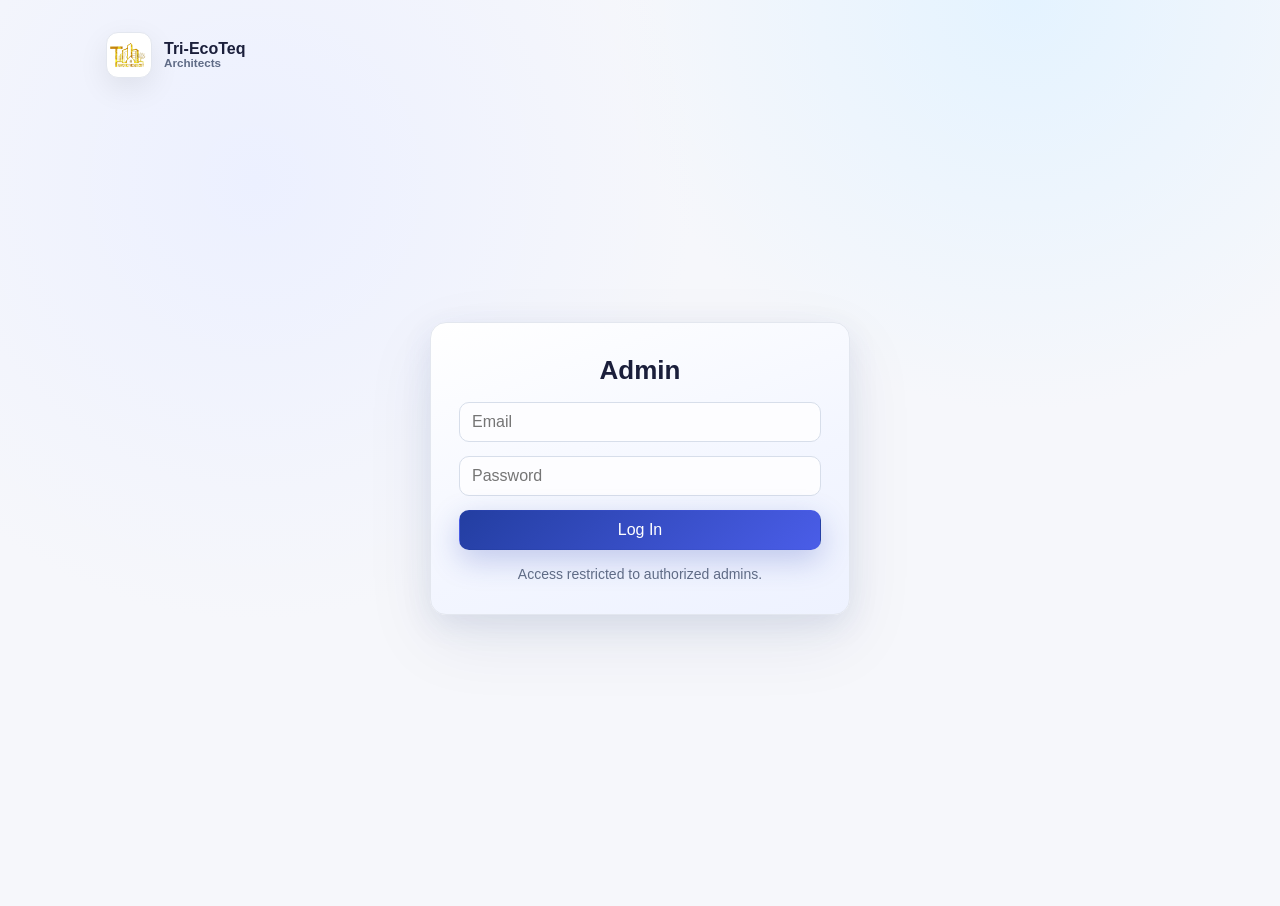
==== commit e383307e: "Rebuild admin with login + dashboard and shared content links" ====
--- a/admin/index.html
+++ b/admin/index.html
@@ -1,93 +1,11 @@
-<!DOCTYPE html>
+<!doctype html>
 <html lang="en">
 <head>
-  <meta charset="UTF-8">
-  <meta name="viewport" content="width=device-width, initial-scale=1.0">
-  <title>Admin Dashboard | Projects</title>
-  <link rel="stylesheet" href="styles.css">
+  <meta charset="utf-8" />
+  <meta http-equiv="refresh" content="0; url=login.html" />
+  <title>Admin | Tri-EcoTeq</title>
 </head>
-<body class="is-guest">
-  <main class="shell">
-    <section id="login-view" class="auth-view">
-      <div class="login-card">
-        <h1>Admin Login</h1>
-        <p class="muted">Use your admin email and token/password. Stored locally.</p>
-        <form id="login-form" class="stack">
-          <label>
-            Email
-            <input name="email" type="email" autocomplete="username" placeholder="admin@tri-ecoteq.com" required>
-          </label>
-          <label>
-            Token / Password
-            <input name="token" type="password" autocomplete="current-password" placeholder="Bearer token or password" required>
-          </label>
-          <button type="submit" class="primary">Sign In</button>
-        </form>
-        <div class="hint">
-          <p>API: <code>https://tri-ecoteq-api.vercel.app/api</code></p>
-          <p>Stored token key: <code>tri_ecoteq_admin_token</code></p>
-        </div>
-      </div>
-    </section>
-
-    <section id="dashboard-view" class="auth-view hidden">
-      <header class="topbar">
-        <div>
-          <p class="eyebrow">Tri-EcoTeq Architects</p>
-          <h1>Projects Admin</h1>
-        </div>
-        <div class="topbar-actions">
-          <a class="ghost" href="../index.html">Main Site</a>
-          <a class="ghost" href="../portfolio.html">Portfolio</a>
-          <a class="ghost" href="../buy-plan.html">Buy Plan</a>
-          <button type="button" class="ghost" data-logout>Logout</button>
-        </div>
-      </header>
-
-      <div class="status-row">
-        <div data-status>Ready.</div>
-        <div class="muted tiny">API: <code>https://tri-ecoteq-api.vercel.app/api</code></div>
-      </div>
-
-      <section>
-        <form id="project-form" autocomplete="off">
-          <label>
-            Name
-            <input name="name" type="text" placeholder="New project name" required>
-          </label>
-          <label>
-            Description
-            <textarea name="description" placeholder="Short description" required></textarea>
-          </label>
-          <label>
-            Image URL
-            <input name="imageUrl" type="url" placeholder="https://..." >
-          </label>
-          <label>
-            Status
-            <select name="status">
-              <option value="draft">Draft</option>
-              <option value="published" selected>Published</option>
-              <option value="archived">Archived</option>
-            </select>
-          </label>
-          <div class="actions">
-            <button type="submit" class="primary" data-submit>Create Project</button>
-            <button type="button" class="secondary" data-reset style="display:none;">Cancel edit</button>
-          </div>
-        </form>
-      </section>
-
-      <section>
-        <h2>Projects</h2>
-        <ul data-project-list></ul>
-      </section>
-    </section>
-
-    <!-- Copy config.example.js to config.js and keep it private -->
-    <script src="config.js"></script>
-    <script src="api.js"></script>
-    <script src="app.js"></script>
-  </main>
+<body>
+  <p>Redirecting to <a href="login.html">login</a>...</p>
 </body>
 </html>
